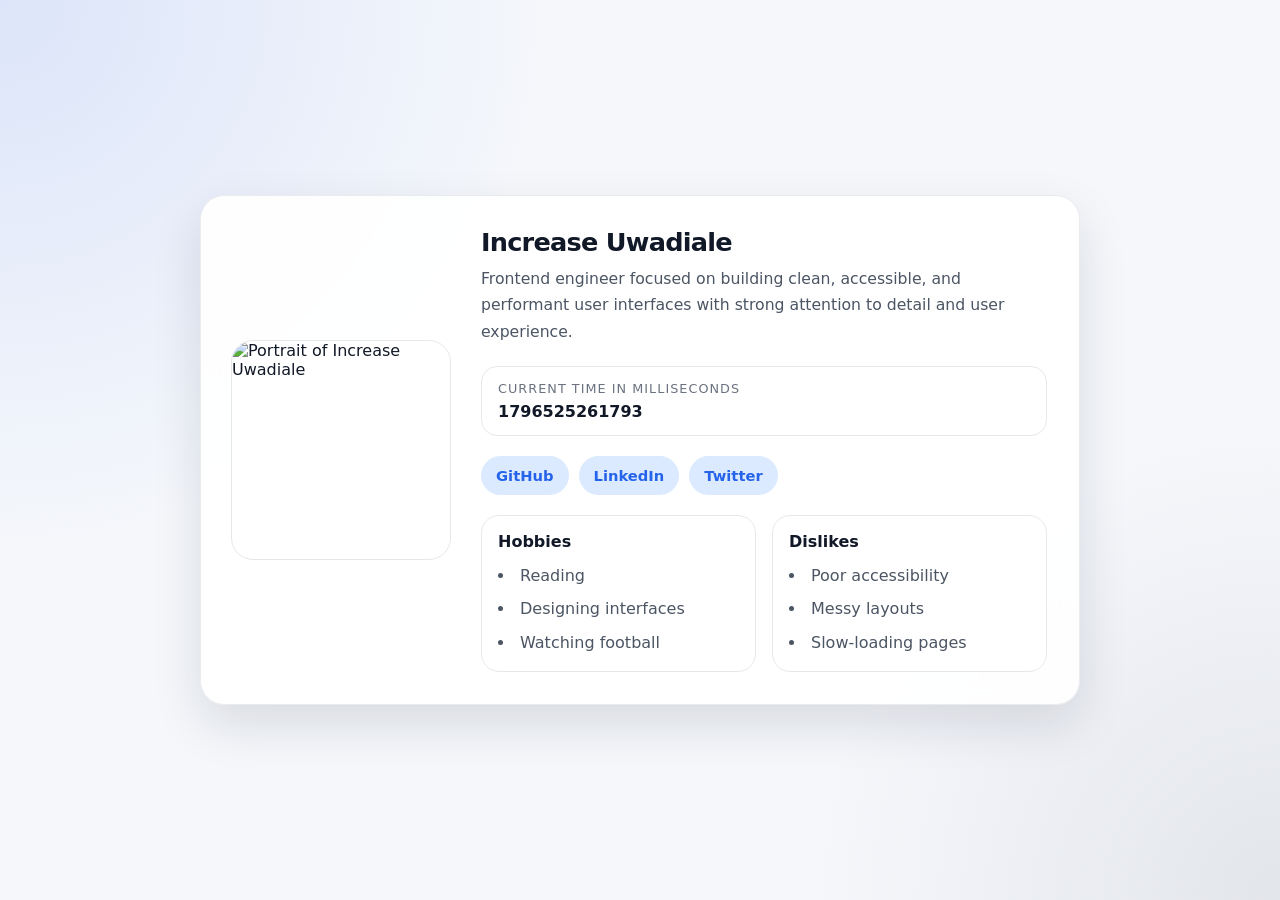
==== stage-1b/index.html @ 4ec345d5 "stage 1b complete" ====
<!DOCTYPE html>
<html lang="en">
  <head>
    <meta charset="UTF-8" />
    <meta name="viewport" content="width=device-width, initial-scale=1.0" />
    <title>Profile Card</title>
    <link rel="stylesheet" href="./styles.css" />
  </head>
  <body>
    <main class="page">
      <article class="profile-card" data-testid="test-profile-card">
        <div class="profile-card__layout">
          <figure class="profile-card__figure">
            <img
              src="https://images.unsplash.com/photo-1500648767791-00dcc994a43d?auto=format&fit=crop&w=600&q=80"
              alt="Portrait of Increase Uwadiale"
              class="profile-card__avatar"
              data-testid="test-user-avatar"
            />
          </figure>

          <div class="profile-card__content">
            <header class="profile-card__header">
              <h1 class="profile-card__name" data-testid="test-user-name">
                Increase Uwadiale
              </h1>
              <p class="profile-card__bio" data-testid="test-user-bio">
                Frontend engineer focused on building clean, accessible, and
                performant user interfaces with strong attention to detail and
                user experience.
              </p>
            </header>

            <section class="profile-card__meta" aria-label="Current time">
              <p class="profile-card__time-label">Current time in milliseconds</p>
              <p
                class="profile-card__time"
                data-testid="test-user-time"
                aria-live="polite"
              >
                0
              </p>
            </section>

            <nav
              class="profile-card__socials"
              data-testid="test-user-social-links"
              aria-label="Social links"
            >
              <a
                href="https://github.com/Increaze"
                target="_blank"
                rel="noopener noreferrer"
                data-testid="test-user-social-github"
              >
                GitHub
              </a>
              <a
                href="https://www.linkedin.com/"
                target="_blank"
                rel="noopener noreferrer"
                data-testid="test-user-social-linkedin"
              >
                LinkedIn
              </a>
              <a
                href="https://x.com/"
                target="_blank"
                rel="noopener noreferrer"
                data-testid="test-user-social-twitter"
              >
                Twitter
              </a>
            </nav>

            <div class="profile-card__lists">
              <section class="profile-card__section" aria-labelledby="hobbies-heading">
                <h2 id="hobbies-heading" class="profile-card__section-title">
                  Hobbies
                </h2>
                <ul class="profile-card__list" data-testid="test-user-hobbies">
                  <li>Reading</li>
                  <li>Designing interfaces</li>
                  <li>Watching football</li>
                </ul>
              </section>

              <section class="profile-card__section" aria-labelledby="dislikes-heading">
                <h2 id="dislikes-heading" class="profile-card__section-title">
                  Dislikes
                </h2>
                <ul class="profile-card__list" data-testid="test-user-dislikes">
                  <li>Poor accessibility</li>
                  <li>Messy layouts</li>
                  <li>Slow-loading pages</li>
                </ul>
              </section>
            </div>
          </div>
        </div>
      </article>
    </main>

    <script src="./script.js"></script>
  </body>
</html>
---- stage-1b/styles.css ----
*,
*::before,
*::after {
  box-sizing: border-box;
  margin: 0;
  padding: 0;
}

:root {
  --bg: #f5f7fb;
  --surface: rgba(255, 255, 255, 0.92);
  --surface-strong: #ffffff;
  --border: #e5e7eb;
  --text: #111827;
  --muted: #4b5563;
  --muted-soft: #6b7280;
  --accent: #2563eb;
  --accent-soft: #dbeafe;
  --shadow: 0 20px 50px rgba(15, 23, 42, 0.12);
}

body {
  min-height: 100vh;
  font-family: Inter, ui-sans-serif, system-ui, -apple-system, BlinkMacSystemFont, "Segoe UI", sans-serif;
  background:
    radial-gradient(circle at top left, rgba(37, 99, 235, 0.12), transparent 35%),
    radial-gradient(circle at bottom right, rgba(15, 23, 42, 0.08), transparent 30%),
    var(--bg);
  color: var(--text);
  padding: 24px;
}

.page {
  min-height: calc(100vh - 48px);
  display: grid;
  place-items: center;
}

.profile-card {
  width: min(100%, 880px);
  background: var(--surface);
  border: 1px solid rgba(229, 231, 235, 0.8);
  border-radius: 24px;
  box-shadow: var(--shadow);
  backdrop-filter: blur(10px);
  overflow: hidden;
}

.profile-card__layout {
  display: grid;
  grid-template-columns: 1fr;
}

.profile-card__figure {
  padding: 28px 28px 0;
  display: flex;
  justify-content: center;
}

.profile-card__avatar {
  width: min(100%, 220px);
  aspect-ratio: 1 / 1;
  object-fit: cover;
  border-radius: 22px;
  display: block;
  border: 1px solid var(--border);
  background: var(--surface-strong);
}

.profile-card__content {
  padding: 28px;
  display: grid;
  gap: 20px;
}

.profile-card__header {
  display: grid;
  gap: 10px;
}

.profile-card__name {
  font-size: clamp(1.5rem, 2vw, 2rem);
  line-height: 1.1;
  letter-spacing: -0.03em;
  word-break: break-word;
}

.profile-card__bio {
  font-size: 0.98rem;
  line-height: 1.7;
  color: var(--muted);
}

.profile-card__meta {
  display: grid;
  gap: 6px;
  padding: 14px 16px;
  border: 1px solid var(--border);
  border-radius: 16px;
  background: rgba(255, 255, 255, 0.7);
}

.profile-card__time-label {
  font-size: 0.8rem;
  color: var(--muted-soft);
  text-transform: uppercase;
  letter-spacing: 0.08em;
}

.profile-card__time {
  font-size: 1rem;
  font-weight: 600;
  color: var(--text);
  word-break: break-all;
}

.profile-card__socials {
  display: flex;
  flex-wrap: wrap;
  gap: 10px;
}

.profile-card__socials a {
  text-decoration: none;
  color: var(--accent);
  background: var(--accent-soft);
  border: 1px solid transparent;
  padding: 10px 14px;
  border-radius: 999px;
  font-size: 0.92rem;
  font-weight: 600;
  transition: transform 0.15s ease, border-color 0.15s ease, background 0.15s ease;
}

.profile-card__socials a:hover {
  transform: translateY(-1px);
  border-color: rgba(37, 99, 235, 0.2);
  background: #eff6ff;
}

.profile-card__lists {
  display: grid;
  gap: 16px;
}

.profile-card__section {
  padding: 16px;
  border: 1px solid var(--border);
  border-radius: 18px;
  background: rgba(255, 255, 255, 0.7);
}

.profile-card__section-title {
  font-size: 1rem;
  margin-bottom: 12px;
}

.profile-card__list {
  list-style-position: inside;
  display: grid;
  gap: 8px;
  color: var(--muted);
  line-height: 1.6;
  word-break: break-word;
}

a:focus-visible {
  outline: 3px solid #111827;
  outline-offset: 3px;
}

@media (min-width: 768px) {
  .profile-card__layout {
    grid-template-columns: 280px 1fr;
    align-items: stretch;
  }

  .profile-card__figure {
    padding: 28px;
    align-items: center;
  }

  .profile-card__content {
    padding: 32px 32px 32px 0;
  }

  .profile-card__lists {
    grid-template-columns: 1fr 1fr;
  }
}
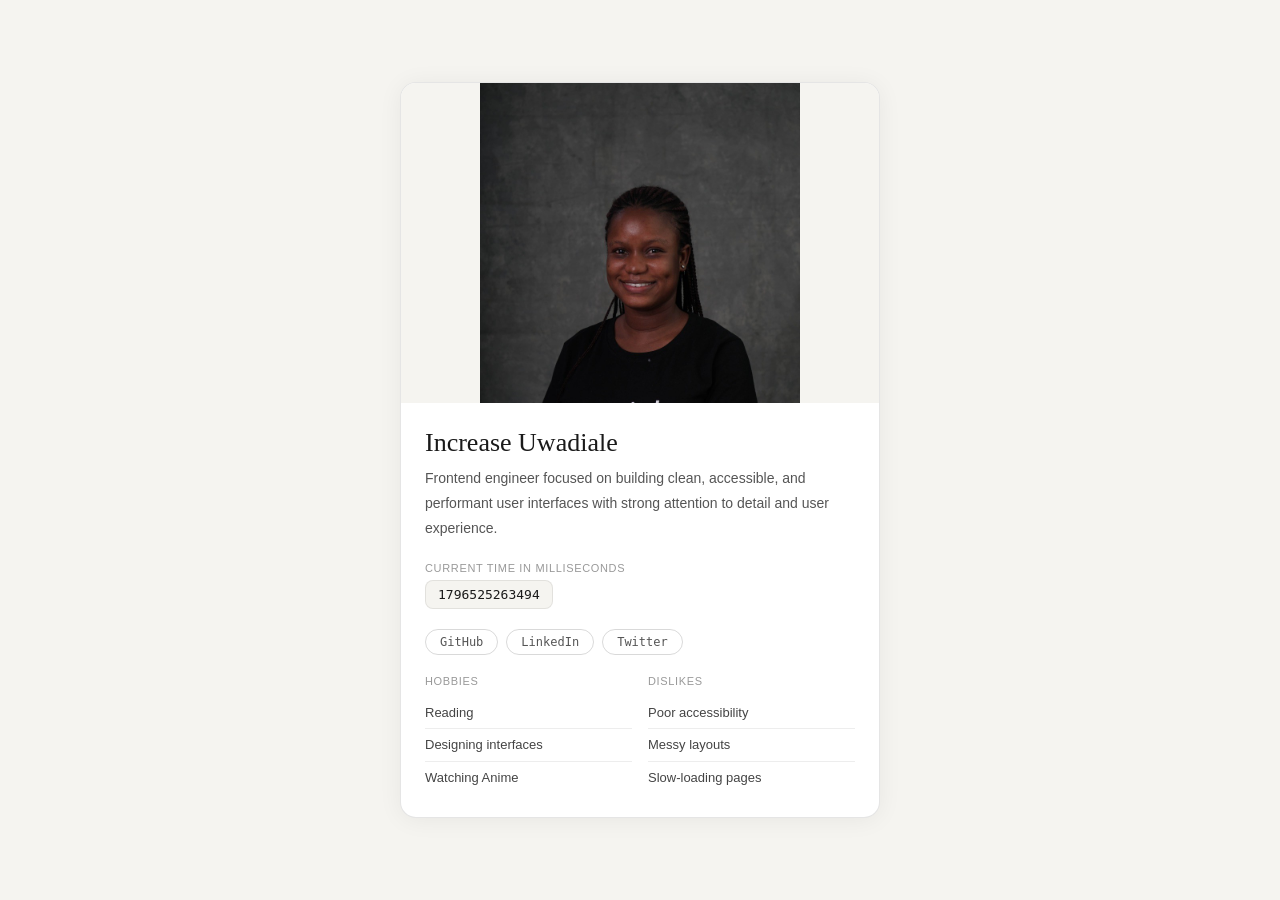
==== commit b7c077c9: "update stage 1a/1b" ====
--- a/stage-1b/index.html
+++ b/stage-1b/index.html
@@ -12,7 +12,7 @@
         <div class="profile-card__layout">
           <figure class="profile-card__figure">
             <img
-              src="https://images.unsplash.com/photo-1500648767791-00dcc994a43d?auto=format&fit=crop&w=600&q=80"
+              src="profile.jpeg"
               alt="Portrait of Increase Uwadiale"
               class="profile-card__avatar"
               data-testid="test-user-avatar"
@@ -81,7 +81,7 @@
                 <ul class="profile-card__list" data-testid="test-user-hobbies">
                   <li>Reading</li>
                   <li>Designing interfaces</li>
-                  <li>Watching football</li>
+                  <li>Watching Anime</li>
                 </ul>
               </section>
 
--- a/stage-1b/styles.css
+++ b/stage-1b/styles.css
@@ -1,3 +1,6 @@
+/* @import url('https://fonts.googleapis.com/css2?family=DM+Serif+Display:ital@0;1&family=Outfit:wght@300;400;500&family=DM+Mono:wght@400;500&display=swap'); */
+
+/*  Reset */
 *,
 *::before,
 *::after {
@@ -6,185 +9,169 @@
   padding: 0;
 }
 
-:root {
-  --bg: #f5f7fb;
-  --surface: rgba(255, 255, 255, 0.92);
-  --surface-strong: #ffffff;
-  --border: #e5e7eb;
-  --text: #111827;
-  --muted: #4b5563;
-  --muted-soft: #6b7280;
-  --accent: #2563eb;
-  --accent-soft: #dbeafe;
-  --shadow: 0 20px 50px rgba(15, 23, 42, 0.12);
-}
-
+ /* Page  */
 body {
+  font-family: 'Outfit', sans-serif;
+  background-color: #f5f4f0;
   min-height: 100vh;
-  font-family: Inter, ui-sans-serif, system-ui, -apple-system, BlinkMacSystemFont, "Segoe UI", sans-serif;
-  background:
-    radial-gradient(circle at top left, rgba(37, 99, 235, 0.12), transparent 35%),
-    radial-gradient(circle at bottom right, rgba(15, 23, 42, 0.08), transparent 30%),
-    var(--bg);
-  color: var(--text);
-  padding: 24px;
+  display: flex;
+  align-items: center;
+  justify-content: center;
+  padding: 2rem 1rem;
+  color: #1a1a1a;
 }
 
 .page {
-  min-height: calc(100vh - 48px);
-  display: grid;
-  place-items: center;
+  display: flex;
+  justify-content: center;
+  width: 100%;
 }
 
+/* Card  */
 .profile-card {
-  width: min(100%, 880px);
-  background: var(--surface);
-  border: 1px solid rgba(229, 231, 235, 0.8);
-  border-radius: 24px;
-  box-shadow: var(--shadow);
-  backdrop-filter: blur(10px);
+  background: #ffffff;
+  border: 0.5px solid rgba(0, 0, 0, 0.1);
+  border-radius: 16px;
+  overflow: hidden;
+  max-width: 480px;
+  width: 100%;
+  box-shadow: 0 2px 24px rgba(0, 0, 0, 0.06);
+}
+
+.profile-card__layout {
+  display: flex;
+  flex-direction: column;
+}
+
+ /* Avatar  */
+.profile-card__figure {
+  margin: 0;
+  width: 100%;
   overflow: hidden;
 }
 
-.profile-card__layout {
-  display: grid;
-  grid-template-columns: 1fr;
+.profile-card__avatar {
+  width: 100%;
+  height: auto;
+  max-height: 320px;
+  object-fit: contain;
+  display: block;
+  background: #f5f4f0;
 }
 
-.profile-card__figure {
-  padding: 28px 28px 0;
-  display: flex;
-  justify-content: center;
+/*  Content  */
+.profile-card__content {
+  padding: 1.5rem;
 }
 
-.profile-card__avatar {
-  width: min(100%, 220px);
-  aspect-ratio: 1 / 1;
-  object-fit: cover;
-  border-radius: 22px;
-  display: block;
-  border: 1px solid var(--border);
-  background: var(--surface-strong);
-}
-
-.profile-card__content {
-  padding: 28px;
-  display: grid;
-  gap: 20px;
-}
-
+/*  Header */
 .profile-card__header {
-  display: grid;
-  gap: 10px;
+  margin-bottom: 1.25rem;
 }
 
 .profile-card__name {
-  font-size: clamp(1.5rem, 2vw, 2rem);
-  line-height: 1.1;
-  letter-spacing: -0.03em;
-  word-break: break-word;
+  font-family: 'DM Serif Display', serif;
+  font-size: 26px;
+  font-weight: 400;
+  color: #1a1a1a;
+  margin-bottom: 8px;
+  line-height: 1.2;
 }
 
 .profile-card__bio {
-  font-size: 0.98rem;
-  line-height: 1.7;
-  color: var(--muted);
+  font-size: 14px;
+  font-weight: 300;
+  color: #555;
+  line-height: 1.8;
 }
 
+/* Time  */
 .profile-card__meta {
-  display: grid;
-  gap: 6px;
-  padding: 14px 16px;
-  border: 1px solid var(--border);
-  border-radius: 16px;
-  background: rgba(255, 255, 255, 0.7);
+  margin-bottom: 1.25rem;
 }
 
 .profile-card__time-label {
-  font-size: 0.8rem;
-  color: var(--muted-soft);
+  font-size: 11px;
+  color: #999;
   text-transform: uppercase;
-  letter-spacing: 0.08em;
+  letter-spacing: 0.06em;
+  margin-bottom: 6px;
 }
 
 .profile-card__time {
-  font-size: 1rem;
-  font-weight: 600;
-  color: var(--text);
-  word-break: break-all;
+  font-family: 'DM Mono', monospace;
+  font-size: 13px;
+  color: #1a1a1a;
+  background: #f5f4f0;
+  border: 0.5px solid rgba(0, 0, 0, 0.08);
+  border-radius: 8px;
+  padding: 6px 12px;
+  display: inline-block;
 }
 
+/* Social Links*/
 .profile-card__socials {
   display: flex;
+  gap: 8px;
   flex-wrap: wrap;
-  gap: 10px;
+  margin-bottom: 1.25rem;
 }
 
 .profile-card__socials a {
+  font-family: 'DM Mono', monospace;
+  font-size: 12px;
+  color: #555;
+  padding: 5px 14px;
+  border: 0.5px solid rgba(0, 0, 0, 0.15);
+  border-radius: 99px;
   text-decoration: none;
-  color: var(--accent);
-  background: var(--accent-soft);
-  border: 1px solid transparent;
-  padding: 10px 14px;
-  border-radius: 999px;
-  font-size: 0.92rem;
-  font-weight: 600;
-  transition: transform 0.15s ease, border-color 0.15s ease, background 0.15s ease;
+  transition: background 0.15s ease, color 0.15s ease;
 }
 
 .profile-card__socials a:hover {
-  transform: translateY(-1px);
-  border-color: rgba(37, 99, 235, 0.2);
-  background: #eff6ff;
+  background: #1a1a1a;
+  color: #ffffff;
+  border-color: #1a1a1a;
 }
 
+/* Lists  */
 .profile-card__lists {
   display: grid;
+  grid-template-columns: 1fr 1fr;
   gap: 16px;
 }
 
-.profile-card__section {
-  padding: 16px;
-  border: 1px solid var(--border);
-  border-radius: 18px;
-  background: rgba(255, 255, 255, 0.7);
-}
-
 .profile-card__section-title {
-  font-size: 1rem;
-  margin-bottom: 12px;
+  font-size: 11px;
+  color: #999;
+  text-transform: uppercase;
+  letter-spacing: 0.06em;
+  font-weight: 500;
+  margin-bottom: 10px;
 }
 
 .profile-card__list {
-  list-style-position: inside;
-  display: grid;
-  gap: 8px;
-  color: var(--muted);
-  line-height: 1.6;
-  word-break: break-word;
+  list-style: none;
 }
 
-a:focus-visible {
-  outline: 3px solid #111827;
-  outline-offset: 3px;
+.profile-card__list li {
+  font-size: 13px;
+  color: #444;
+  padding: 6px 0;
+  border-bottom: 0.5px solid rgba(0, 0, 0, 0.07);
+  line-height: 1.5;
 }
 
-@media (min-width: 768px) {
-  .profile-card__layout {
-    grid-template-columns: 280px 1fr;
-    align-items: stretch;
+.profile-card__list li:last-child {
+  border-bottom: none;
+}
+
+@media (max-width: 400px) {
+  .profile-card__lists {
+    grid-template-columns: 1fr;
   }
 
-  .profile-card__figure {
-    padding: 28px;
-    align-items: center;
-  }
-
-  .profile-card__content {
-    padding: 32px 32px 32px 0;
-  }
-
-  .profile-card__lists {
-    grid-template-columns: 1fr 1fr;
+  .profile-card__name {
+    font-size: 22px;
   }
 }
